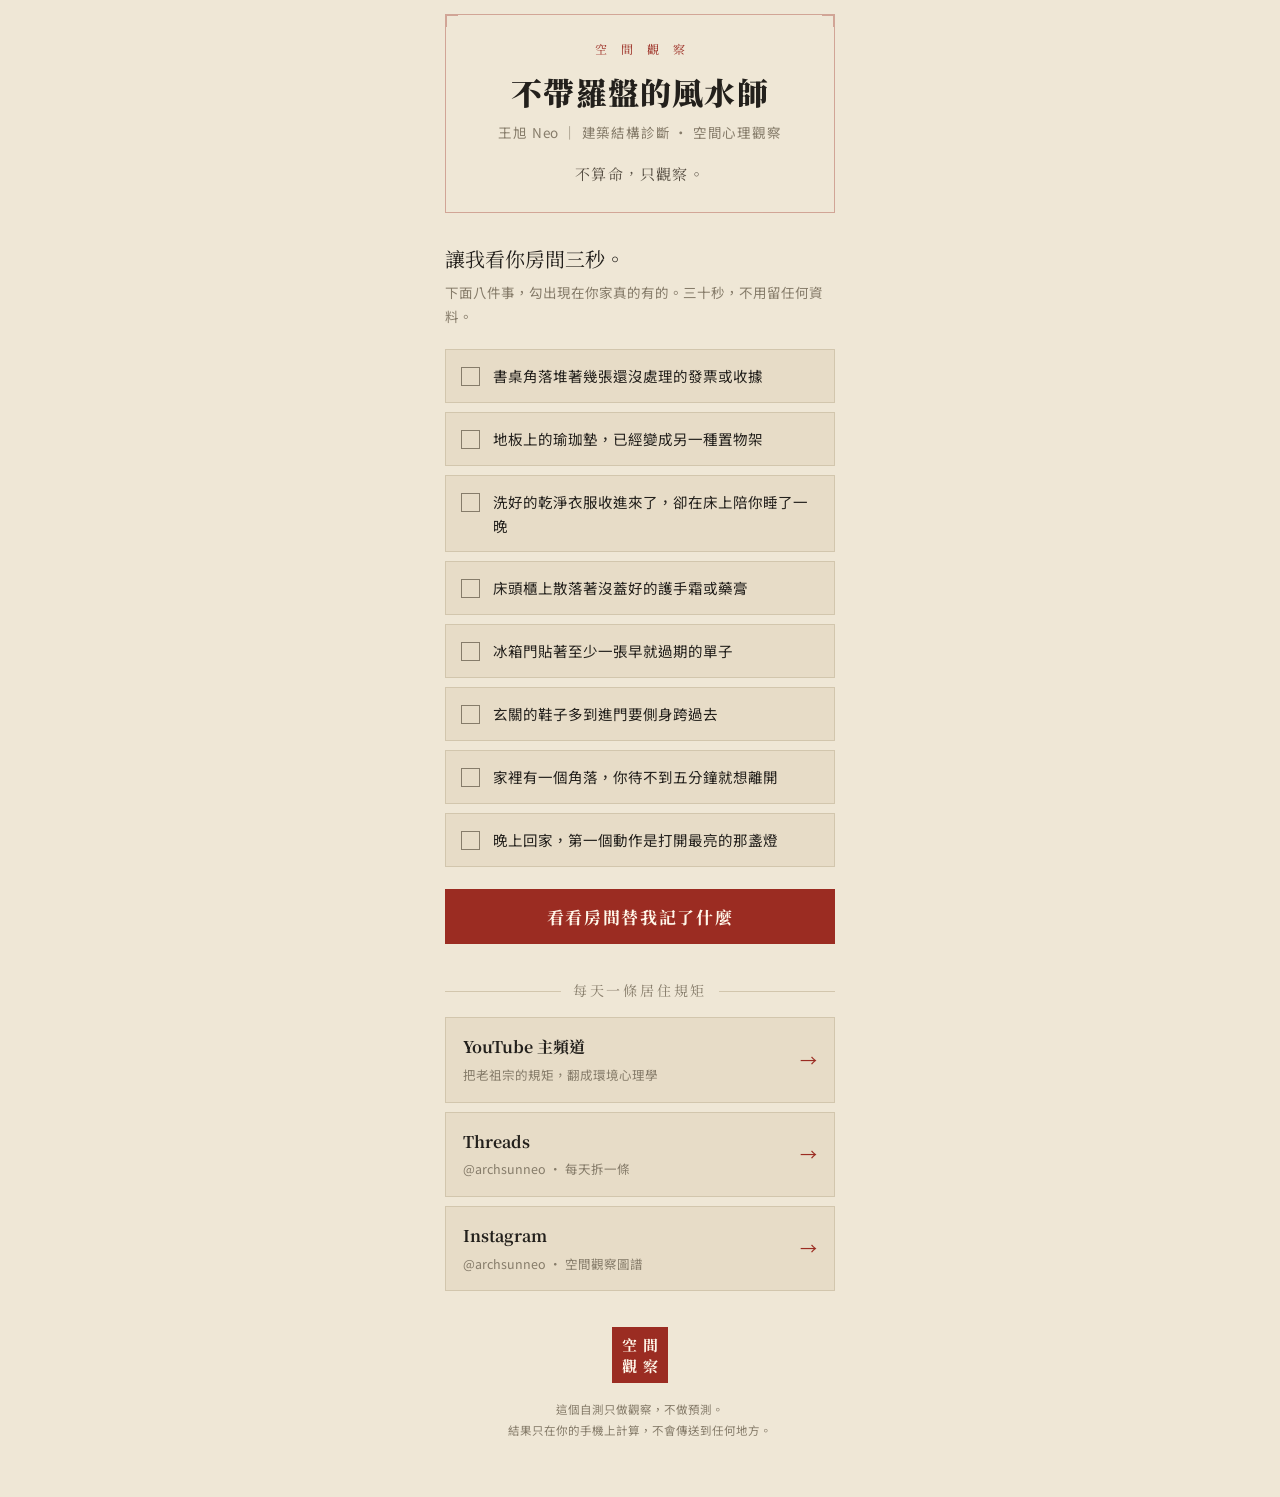
==== index.html @ c8f670f5 "房間自測 bio (root site)" ====
<!doctype html>
<html lang="zh-Hant">
<head>
<meta charset="utf-8">
<meta name="viewport" content="width=device-width,initial-scale=1,viewport-fit=cover">
<title>不帶羅盤的風水師｜王旭 Neo</title>
<meta name="description" content="不算命，只觀察。讓我看你房間三秒——三十秒自測，看看你的房間替你記了什麼帳。">
<link rel="preconnect" href="https://fonts.googleapis.com">
<link rel="preconnect" href="https://fonts.gstatic.com" crossorigin>
<link rel="stylesheet" href="https://fonts.googleapis.com/css2?family=Noto+Serif+TC:wght@500;700;900&family=Noto+Sans+TC:wght@400;500;700&display=swap">
<style>
:root{
  --paper:#EFE7D6;
  --paper-2:#E7DCC7;
  --ink:#23201C;
  --ink-2:#544C40;
  --ink-3:#867C6A;
  --rule:#D2C6AD;
  --seal:#9B2C22;
  --seal-ink:#FFF6E9;
  --shadow:rgba(35,32,28,.13);
}
@media (prefers-color-scheme:dark){
  :root:not([data-theme="light"]){
    --paper:#191713;
    --paper-2:#221F19;
    --ink:#EBE3D1;
    --ink-2:#C0B6A2;
    --ink-3:#8D8472;
    --rule:#3B352B;
    --seal:#C9584A;
    --seal-ink:#191713;
    --shadow:rgba(0,0,0,.45);
  }
}
:root[data-theme="dark"]{
  --paper:#191713;
  --paper-2:#221F19;
  --ink:#EBE3D1;
  --ink-2:#C0B6A2;
  --ink-3:#8D8472;
  --rule:#3B352B;
  --seal:#C9584A;
  --seal-ink:#191713;
  --shadow:rgba(0,0,0,.45);
}

*{box-sizing:border-box}
html{-webkit-text-size-adjust:100%}
body{
  margin:0;background:var(--paper);color:var(--ink);
  font-family:"Noto Sans TC","PingFang TC","Microsoft JhengHei",system-ui,sans-serif;
  line-height:1.8;font-size:16px;-webkit-font-smoothing:antialiased;
}
.page{max-width:430px;margin:0 auto;padding:0 20px 56px}

/* ── 抬頭 ── */
header{padding:38px 0 26px;text-align:center;position:relative}
.frame{
  position:absolute;inset:14px 0 0;border:1px solid var(--seal);opacity:.35;
  pointer-events:none;
}
.frame::before,.frame::after{
  content:"";position:absolute;width:11px;height:11px;border:2px solid var(--seal);
}
.frame::before{top:-1px;left:-1px;border-right:0;border-bottom:0}
.frame::after{top:-1px;right:-1px;border-left:0;border-bottom:0}
.kicker{
  font-family:"Noto Serif TC",serif;font-size:12px;letter-spacing:.45em;
  color:var(--seal);margin:0 0 12px;padding-left:.45em;
}
h1{
  font-family:"Noto Serif TC",serif;font-weight:900;
  font-size:31px;line-height:1.3;margin:0 0 8px;letter-spacing:.04em;
}
.who{font-size:13.5px;color:var(--ink-3);margin:0;letter-spacing:.06em}
.creed{
  font-family:"Noto Serif TC",serif;font-size:15px;color:var(--ink-2);
  margin:16px 0 0;letter-spacing:.08em;
}

/* ── 自測 ── */
.quiz{margin:30px 0 0}
.q-lead{
  font-family:"Noto Serif TC",serif;font-size:20px;line-height:1.55;
  margin:0 0 6px;text-wrap:balance;
}
.q-sub{font-size:13.5px;color:var(--ink-3);margin:0 0 20px}

.items{display:flex;flex-direction:column;gap:9px;list-style:none;padding:0;margin:0}
.item{position:relative}
.item input{position:absolute;opacity:0;width:0;height:0}
.item label{
  display:flex;gap:13px;align-items:flex-start;
  background:var(--paper-2);border:1px solid var(--rule);
  padding:14px 15px;cursor:pointer;font-size:14.5px;line-height:1.65;
  transition:border-color .16s,background .16s;
}
.item label:active{transform:translateY(1px)}
.box{
  flex:none;width:19px;height:19px;border:1.5px solid var(--ink-3);
  margin-top:3px;position:relative;transition:all .16s;
}
.item input:checked + label{border-color:var(--seal);background:var(--paper)}
.item input:checked + label .box{background:var(--seal);border-color:var(--seal)}
.item input:checked + label .box::after{
  content:"";position:absolute;left:5px;top:1px;width:5px;height:10px;
  border:solid var(--seal-ink);border-width:0 2px 2px 0;transform:rotate(42deg);
}
.item input:focus-visible + label{outline:2px solid var(--seal);outline-offset:2px}

.act{margin:22px 0 0;display:flex;flex-direction:column;gap:10px}
button.go{
  font-family:"Noto Serif TC",serif;font-size:17px;font-weight:700;letter-spacing:.1em;
  background:var(--seal);color:var(--seal-ink);border:none;
  padding:15px;cursor:pointer;width:100%;transition:opacity .16s;
}
button.go:hover{opacity:.9}
button.go:disabled{opacity:.35;cursor:default}
button.go:focus-visible{outline:2px solid var(--ink);outline-offset:2px}
.reset{
  background:none;border:none;color:var(--ink-3);font-size:13px;
  cursor:pointer;padding:4px;text-decoration:underline;text-underline-offset:3px;
  font-family:inherit;
}

/* ── 結果 ── */
.result{
  margin:26px 0 0;border-top:2px solid var(--ink);border-bottom:2px solid var(--ink);
  padding:24px 0;display:none;
}
.result.on{display:block;animation:rise .45s ease both}
@keyframes rise{from{opacity:0;transform:translateY(10px)}to{opacity:1;transform:none}}
@media (prefers-reduced-motion:reduce){.result.on{animation:none}}
.r-count{
  font-family:"Noto Serif TC",serif;font-size:13px;color:var(--seal);
  letter-spacing:.22em;margin:0 0 12px;
}
.r-head{
  font-family:"Noto Serif TC",serif;font-size:23px;font-weight:900;
  line-height:1.45;margin:0 0 14px;text-wrap:balance;
}
.r-body{font-size:14.5px;color:var(--ink-2);margin:0 0 16px}
.r-list{margin:0;padding:0;list-style:none;display:flex;flex-direction:column;gap:13px}
.r-list li{font-size:14px;line-height:1.72;padding-left:15px;border-left:2px solid var(--rule)}
.r-list b{font-weight:700;color:var(--ink);display:block;margin-bottom:1px;font-size:14.5px}
.r-foot{
  font-family:"Noto Serif TC",serif;font-size:15px;margin:20px 0 0;
  color:var(--ink);line-height:1.7;
}

/* ── 連結 ── */
.links{margin:34px 0 0}
.l-head{
  font-family:"Noto Serif TC",serif;font-size:14px;letter-spacing:.2em;
  color:var(--ink-3);margin:0 0 14px;text-align:center;
}
.l-head span{background:var(--paper);padding:0 12px}
.l-head{position:relative}
.l-head::before{
  content:"";position:absolute;left:0;right:0;top:50%;height:1px;background:var(--rule);z-index:-1;
}
.l-grid{display:flex;flex-direction:column;gap:9px}
a.link{
  display:flex;justify-content:space-between;align-items:center;gap:12px;
  border:1px solid var(--rule);background:var(--paper-2);
  padding:15px 17px;text-decoration:none;color:var(--ink);
  transition:border-color .16s,transform .16s;
}
a.link:hover{border-color:var(--seal)}
a.link:active{transform:translateY(1px)}
a.link:focus-visible{outline:2px solid var(--seal);outline-offset:2px}
.l-main{font-family:"Noto Serif TC",serif;font-size:16px;font-weight:700;display:block}
.l-sub{font-size:12.5px;color:var(--ink-3);display:block;margin-top:2px}
.arrow{color:var(--seal);font-size:17px;flex:none}

/* ── 印章 ── */
.seal{
  margin:36px auto 0;width:56px;height:56px;background:var(--seal);
  color:var(--seal-ink);font-family:"Noto Serif TC",serif;font-weight:700;
  display:grid;grid-template-columns:1fr 1fr;place-items:center;
  font-size:15px;line-height:1;padding:7px;letter-spacing:0;
}
footer{text-align:center;margin:16px 0 0;font-size:11.5px;color:var(--ink-3);line-height:1.8}
</style>
</head>
<body>
<div class="page">

<header>
  <div class="frame"></div>
  <p class="kicker">空 間 觀 察</p>
  <h1>不帶羅盤的風水師</h1>
  <p class="who">王旭 Neo ｜ 建築結構診斷 ‧ 空間心理觀察</p>
  <p class="creed">不算命，只觀察。</p>
</header>

<main>
  <section class="quiz" aria-labelledby="quiz-title">
    <p class="q-lead" id="quiz-title">讓我看你房間三秒。</p>
    <p class="q-sub">下面八件事，勾出現在你家真的有的。三十秒，不用留任何資料。</p>

    <ul class="items">
      <li class="item">
        <input type="checkbox" id="c1" data-k="desk">
        <label for="c1"><span class="box" aria-hidden="true"></span><span>書桌角落堆著幾張還沒處理的發票或收據</span></label>
      </li>
      <li class="item">
        <input type="checkbox" id="c2" data-k="mat">
        <label for="c2"><span class="box" aria-hidden="true"></span><span>地板上的瑜珈墊，已經變成另一種置物架</span></label>
      </li>
      <li class="item">
        <input type="checkbox" id="c3" data-k="bed">
        <label for="c3"><span class="box" aria-hidden="true"></span><span>洗好的乾淨衣服收進來了，卻在床上陪你睡了一晚</span></label>
      </li>
      <li class="item">
        <input type="checkbox" id="c4" data-k="night">
        <label for="c4"><span class="box" aria-hidden="true"></span><span>床頭櫃上散落著沒蓋好的護手霜或藥膏</span></label>
      </li>
      <li class="item">
        <input type="checkbox" id="c5" data-k="fridge">
        <label for="c5"><span class="box" aria-hidden="true"></span><span>冰箱門貼著至少一張早就過期的單子</span></label>
      </li>
      <li class="item">
        <input type="checkbox" id="c6" data-k="entry">
        <label for="c6"><span class="box" aria-hidden="true"></span><span>玄關的鞋子多到進門要側身跨過去</span></label>
      </li>
      <li class="item">
        <input type="checkbox" id="c7" data-k="corner">
        <label for="c7"><span class="box" aria-hidden="true"></span><span>家裡有一個角落，你待不到五分鐘就想離開</span></label>
      </li>
      <li class="item">
        <input type="checkbox" id="c8" data-k="light">
        <label for="c8"><span class="box" aria-hidden="true"></span><span>晚上回家，第一個動作是打開最亮的那盞燈</span></label>
      </li>
    </ul>

    <div class="act">
      <button class="go" id="go" disabled>看看房間替我記了什麼</button>
      <button class="reset" id="reset" hidden>重新勾一次</button>
    </div>

    <div class="result" id="result" role="status" aria-live="polite"></div>
  </section>

  <nav class="links" aria-label="其他連結">
    <p class="l-head"><span>每天一條居住規矩</span></p>
    <div class="l-grid">
      <a class="link" href="https://www.youtube.com/channel/UCtXwlPAfL4CniTGwWOqzwBA" target="_blank" rel="noopener">
        <span><span class="l-main">YouTube 主頻道</span><span class="l-sub">把老祖宗的規矩，翻成環境心理學</span></span>
        <span class="arrow" aria-hidden="true">→</span>
      </a>
      <a class="link" href="https://www.threads.com/@archsunneo" target="_blank" rel="noopener">
        <span><span class="l-main">Threads</span><span class="l-sub">@archsunneo ‧ 每天拆一條</span></span>
        <span class="arrow" aria-hidden="true">→</span>
      </a>
      <a class="link" href="https://www.instagram.com/archsunneo/" target="_blank" rel="noopener">
        <span><span class="l-main">Instagram</span><span class="l-sub">@archsunneo ‧ 空間觀察圖譜</span></span>
        <span class="arrow" aria-hidden="true">→</span>
      </a>
    </div>
  </nav>

  <!--
    尚未上線、刻意不放假連結的位置：
    1. LINE 官方帳號 —— 引流用線正在開，開好後在這裡加一張卡（私域收口）
    2. 食運（五行抽卡）—— C:\程式開發\風水卡牌生成，純靜態、可直接部署，但目前沒有公開網址
    3. AI 風水戶型圖 —— 有產品有定價，但沒有金流也沒部署
    規矩：沒有真的能點的東西之前，這裡不掛按鈕。連到死路比少一個連結更傷。
  -->
</main>

<div class="seal" aria-label="印章：空間觀察">
  <span>空</span><span>間</span><span>觀</span><span>察</span>
</div>
<footer>
  這個自測只做觀察，不做預測。<br>結果只在你的手機上計算，不會傳送到任何地方。
</footer>

</div>

<script>
(function(){
  "use strict";
  // 每一條都對應頻道實際發過的內容,不是新編的說法。
  var READ = {
    desk:{t:"書桌角的那疊紙",d:"那不是懶。那是一批「需要做決定」的小事被按了暫停鍵，而大腦每次經過都會重新掃描一次。"},
    mat:{t:"變成置物架的瑜珈墊",d:"你對生活還有期待，只是這陣子的體力趕不上意志力。它還在原地，表示你還沒放棄那件事。"},
    bed:{t:"在床上過夜的乾淨衣服",d:"不是不愛整潔。是今天對外的責任感已經全部用完了，回到家就一格都不剩。"},
    night:{t:"沒蓋好的護手霜",d:"你在找一點伸手就拿得到的安慰，好讓緊繃的那條神經稍微降落。"},
    fridge:{t:"冰箱門上的過期單子",d:"冰箱門不是收納，是一種「我有在處理生活」的儀式感。貼上去的當下就安心了，之後通常還是會忘。"},
    entry:{t:"要側身跨過的玄關",d:"回家的第一個動作變成障礙賽，放鬆的開關就往後延了幾秒。那幾秒每天都在累積。"},
    corner:{t:"待不到五分鐘的角落",d:"那裡通常有一個你意識不到的壓力源——尖角、低頻噪音、潮味。它一直都在，每天只扣你一點電。"},
    light:{t:"進門先開最亮的燈",d:"你在用亮度確認「這裡是安全的」。身體確認完環境，疲憊的神經才肯發出可以休息的訊號。"}
  };
  var LEVEL = [
    {max:0,h:"你家現在，是接得住你的。",b:"八件事一件都沒中。這不常見——通常表示你最近有餘裕，而且那份餘裕正被好好維持著。"},
    {max:2,h:"大致穩，只有一兩處在小聲耗電。",b:"這個量級是正常的生活痕跡，不用大改。挑下面最容易的那一件，今晚花三分鐘處理掉就好。"},
    {max:4,h:"你的房間，正在替你記帳。",b:"這些痕跡不是懶惰，是這陣子的取捨留下的。它們共通的地方是：每一件都在你意識不到的地方，持續佔用一點注意力。"},
    {max:6,h:"你最近，把力氣都花在外面了。",b:"中到這個數量，通常不是空間出問題，是人先累了。房間只是誠實地把它顯示出來。先別想整理，先想哪一件最吵。"},
    {max:8,h:"這不是家亂，是你已經撐很久了。",b:"八件裡中超過六件的人，多半不是不會整理，是連做決定的力氣都用完了。不用一次收拾完——挑一件，只挑一件。"}
  ];

  var boxes = Array.prototype.slice.call(document.querySelectorAll('.item input'));
  var go = document.getElementById('go');
  var reset = document.getElementById('reset');
  var out = document.getElementById('result');

  function checked(){ return boxes.filter(function(b){ return b.checked; }); }
  function sync(){ go.disabled = false; }
  boxes.forEach(function(b){ b.addEventListener('change', sync); });
  sync();

  function esc(s){ return String(s).replace(/[&<>"]/g, function(c){
    return {'&':'&amp;','<':'&lt;','>':'&gt;','"':'&quot;'}[c]; }); }

  go.addEventListener('click', function(){
    var hit = checked();
    var n = hit.length;
    var lv = LEVEL.find(function(x){ return n <= x.max; }) || LEVEL[LEVEL.length-1];
    var html = '<p class="r-count">中了 ' + n + ' ／ 8</p>' +
               '<h2 class="r-head">' + esc(lv.h) + '</h2>' +
               '<p class="r-body">' + esc(lv.b) + '</p>';
    if (n) {
      html += '<ul class="r-list">';
      hit.forEach(function(b){
        var r = READ[b.getAttribute('data-k')];
        html += '<li><b>' + esc(r.t) + '</b>' + esc(r.d) + '</li>';
      });
      html += '</ul>';
    }
    html += '<p class="r-foot">房間不會告你的狀，它只是幫你把日子記了帳。<br>' +
            '這不是算命——上面每一條，都是你自己留下的痕跡。</p>';
    out.innerHTML = html;
    out.classList.add('on');
    reset.hidden = false;
    out.scrollIntoView({behavior:'smooth', block:'start'});
  });

  reset.addEventListener('click', function(){
    boxes.forEach(function(b){ b.checked = false; });
    out.classList.remove('on');
    out.innerHTML = '';
    reset.hidden = true;
    sync();
    document.getElementById('quiz-title').scrollIntoView({behavior:'smooth', block:'start'});
  });
})();
</script>
</body>
</html>
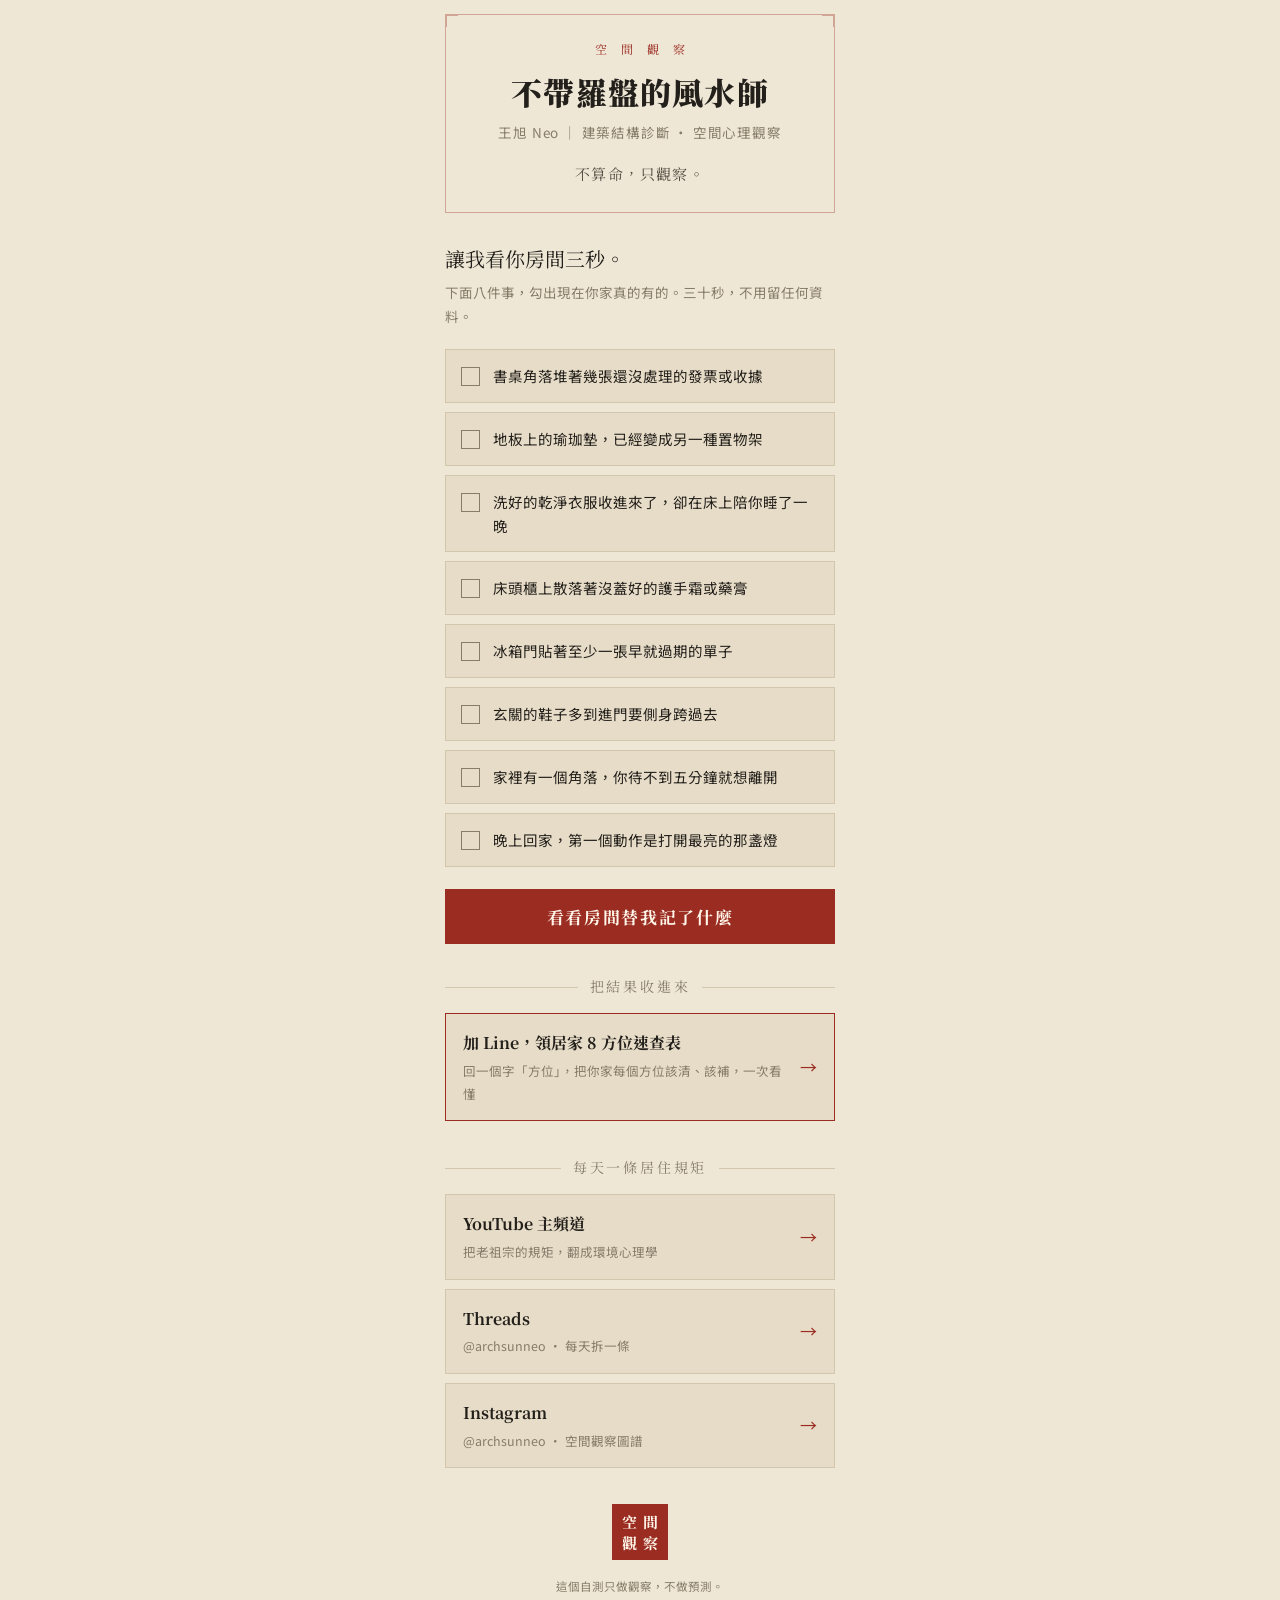
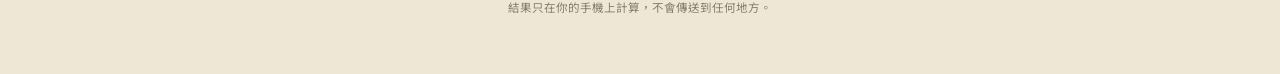
==== commit fdd807c4: "Add LINE 收口 card (@489kaxmn) after quiz" ====
--- a/index.html
+++ b/index.html
@@ -242,6 +242,19 @@
 
     <div class="result" id="result" role="status" aria-live="polite"></div>
   </section>
+
+  <nav class="links" aria-label="加入 Line" style="margin-top:30px">
+    <p class="l-head"><span>把結果收進來</span></p>
+    <div class="l-grid">
+      <a class="link" href="https://line.me/R/ti/p/@489kaxmn" target="_blank" rel="noopener" style="border-color:var(--seal)">
+        <span>
+          <span class="l-main">加 Line，領居家 8 方位速查表</span>
+          <span class="l-sub">回一個字「方位」，把你家每個方位該清、該補，一次看懂</span>
+        </span>
+        <span class="arrow" aria-hidden="true">→</span>
+      </a>
+    </div>
+  </nav>
 
   <nav class="links" aria-label="其他連結">
     <p class="l-head"><span>每天一條居住規矩</span></p>
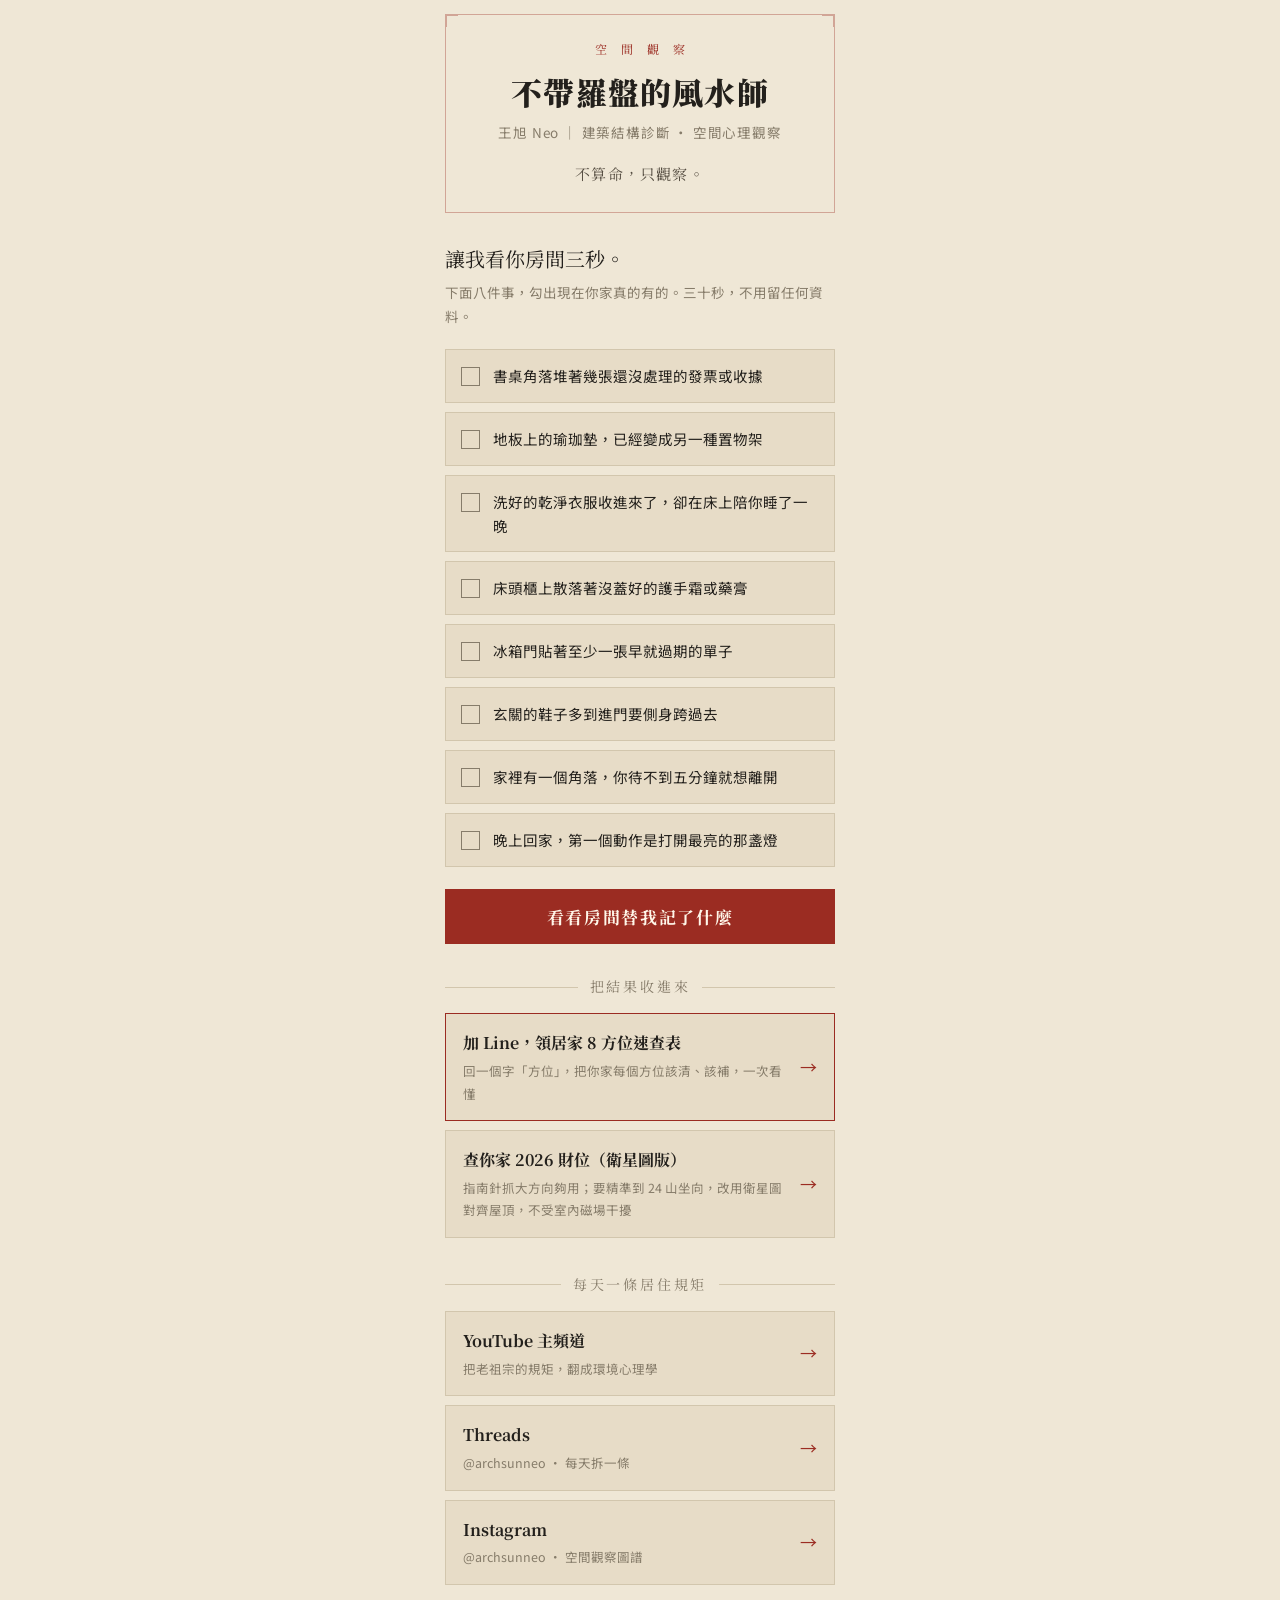
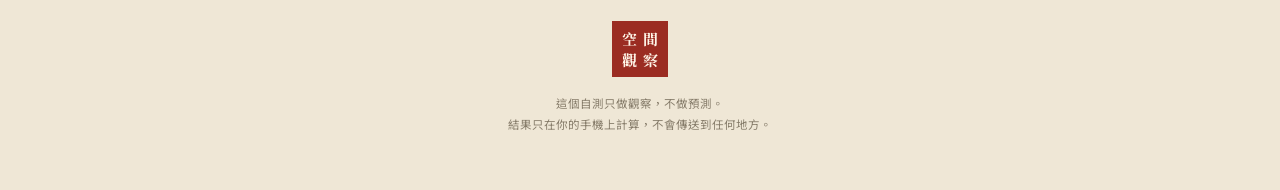
==== commit 7ce2b6a1: "測驗頁加「查你家 2026 財位（衛星圖版）」入口卡 → /caiwei/ Co-Authored-By: Claude Fable 5.1 <noreply@anthropic.com>" ====
--- a/index.html
+++ b/index.html
@@ -250,6 +250,13 @@
         <span>
           <span class="l-main">加 Line，領居家 8 方位速查表</span>
           <span class="l-sub">回一個字「方位」，把你家每個方位該清、該補，一次看懂</span>
+        </span>
+        <span class="arrow" aria-hidden="true">→</span>
+      </a>
+      <a class="link" href="https://archsunneo.github.io/caiwei/" target="_blank" rel="noopener">
+        <span>
+          <span class="l-main">查你家 2026 財位（衛星圖版）</span>
+          <span class="l-sub">指南針抓大方向夠用；要精準到 24 山坐向，改用衛星圖對齊屋頂，不受室內磁場干擾</span>
         </span>
         <span class="arrow" aria-hidden="true">→</span>
       </a>
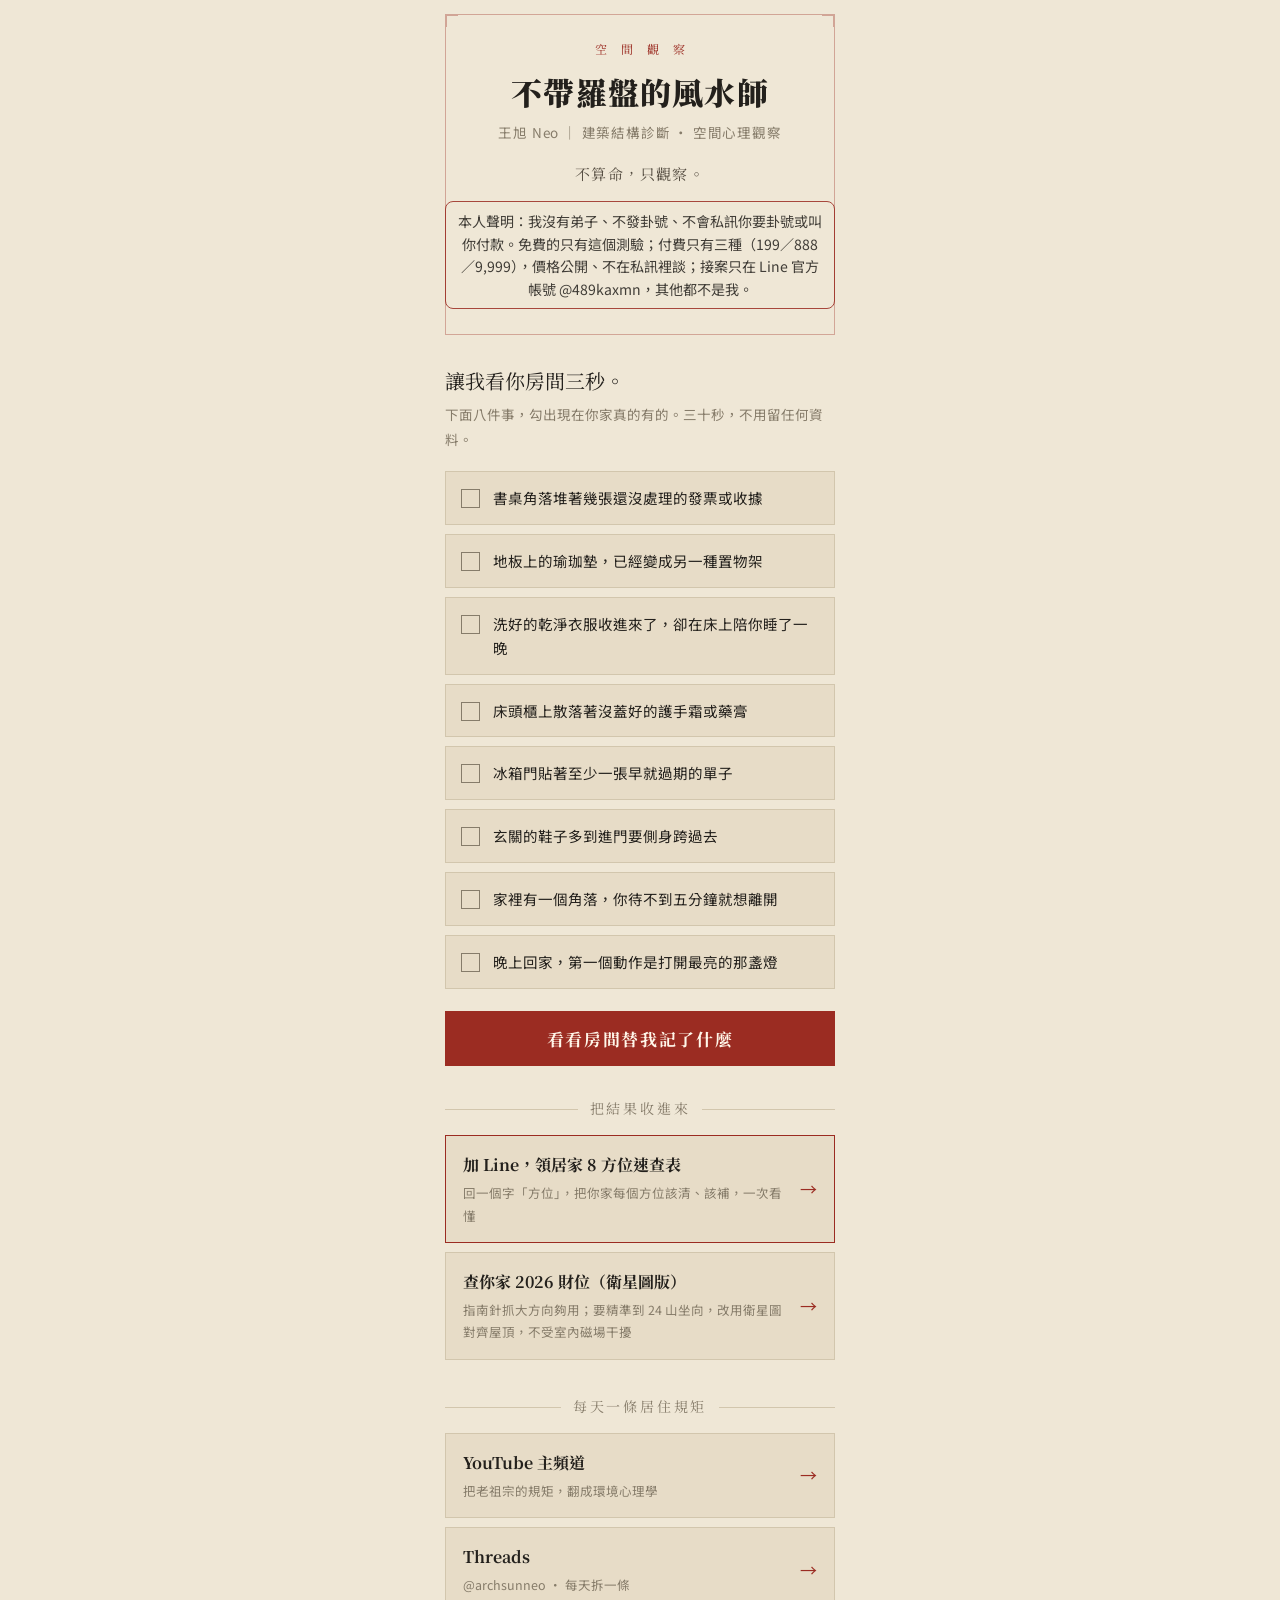
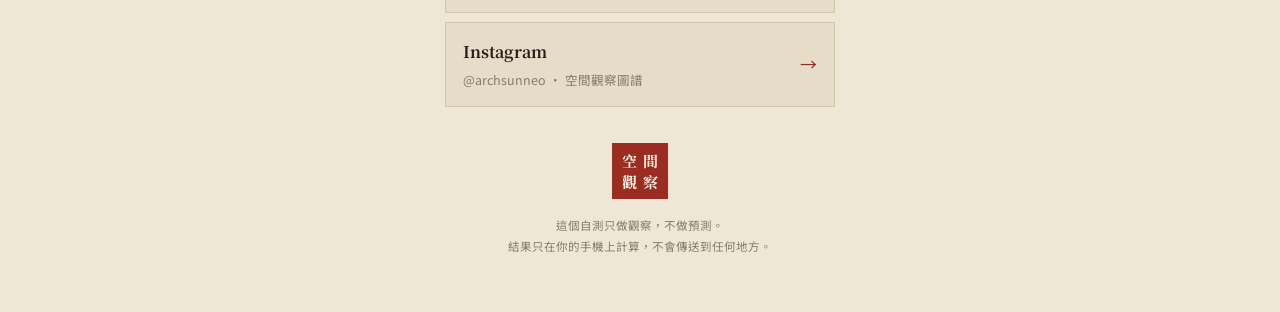
==== commit ddda3b04: "測驗頁首屏加「本人聲明」（不發卦號、不私訊收費、價格公開、只在 Line 接案） Co-Authored-By: Claude Fable 5.1 <noreply@anthropic.com>" ====
--- a/index.html
+++ b/index.html
@@ -193,6 +193,7 @@
   <h1>不帶羅盤的風水師</h1>
   <p class="who">王旭 Neo ｜ 建築結構診斷 ‧ 空間心理觀察</p>
   <p class="creed">不算命，只觀察。</p>
+  <p class="notice" style="margin:14px auto 0;max-width:640px;font-size:.88em;line-height:1.6;opacity:.85;border:1px solid var(--seal,#a8321f);border-radius:8px;padding:8px 12px">本人聲明：我沒有弟子、不發卦號、不會私訊你要卦號或叫你付款。免費的只有這個測驗；付費只有三種（199／888／9,999），價格公開、不在私訊裡談；接案只在 Line 官方帳號 @489kaxmn，其他都不是我。</p>
 </header>
 
 <main>
